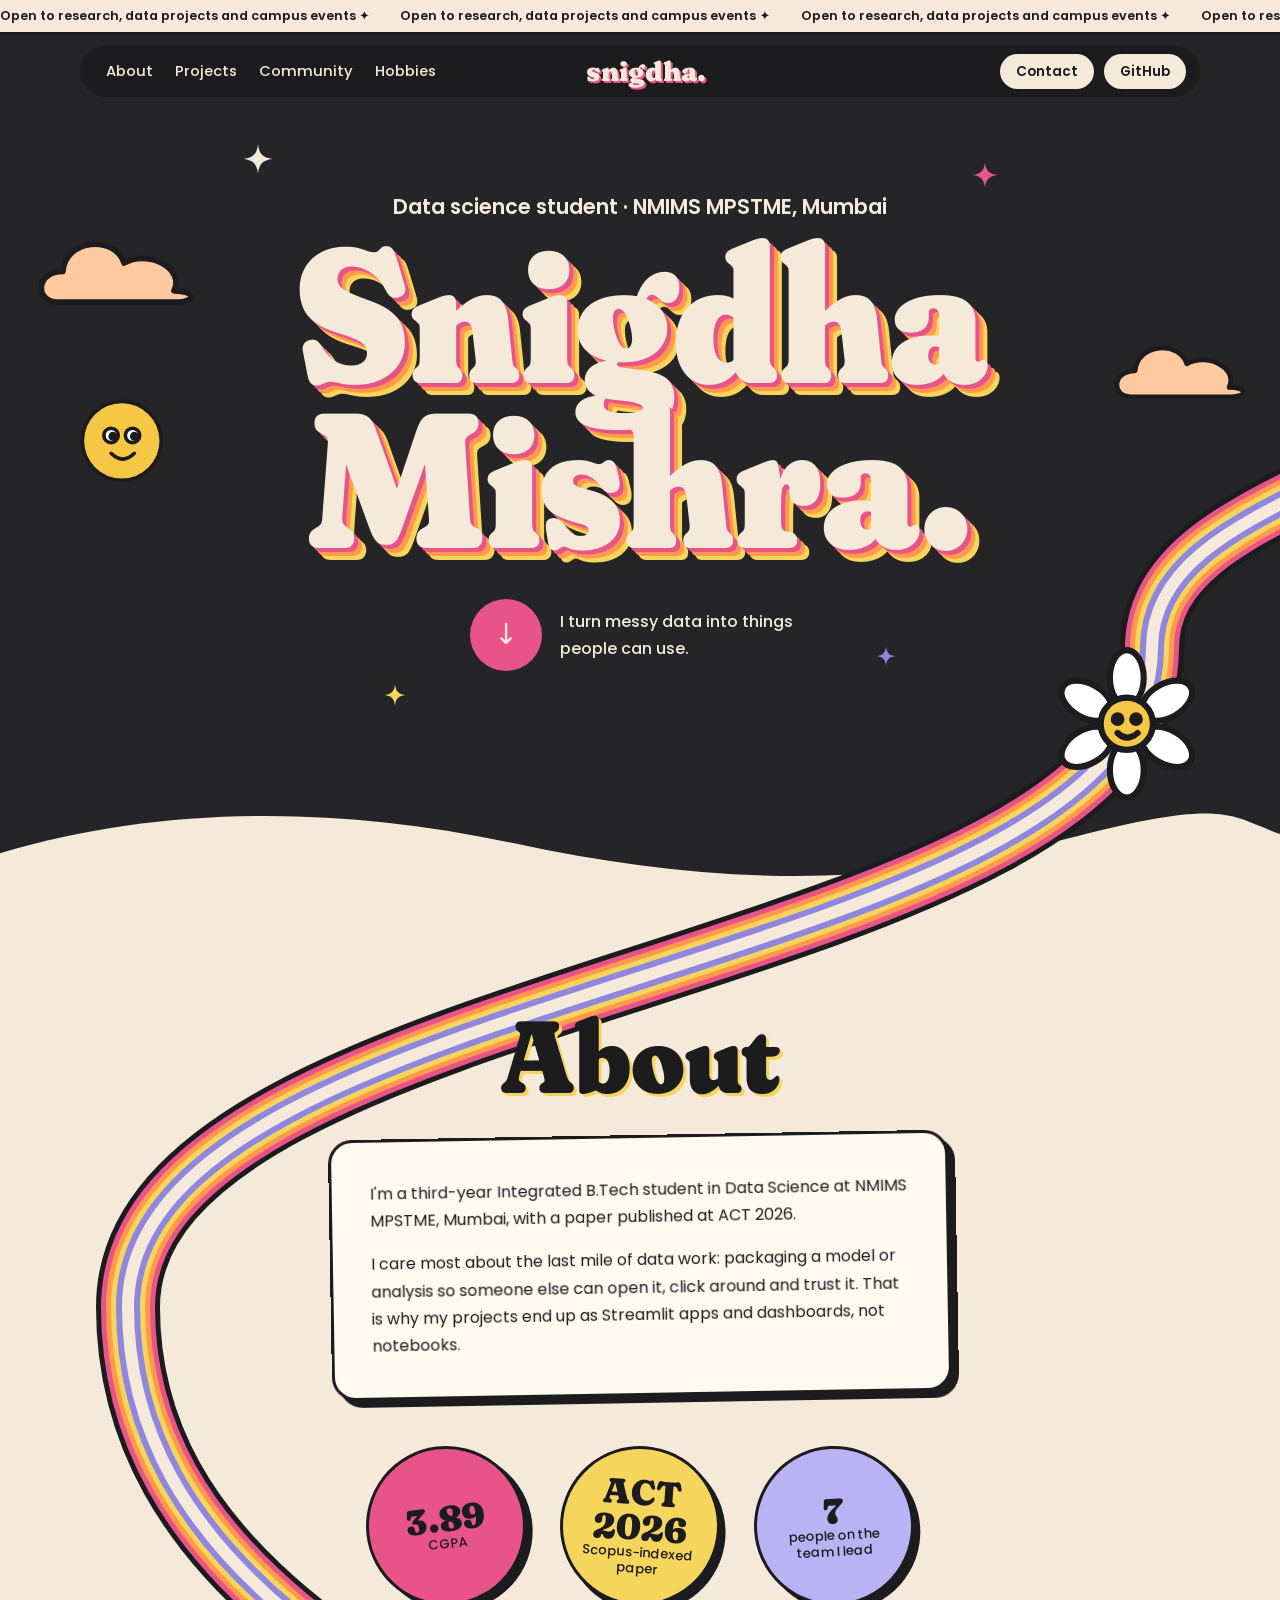
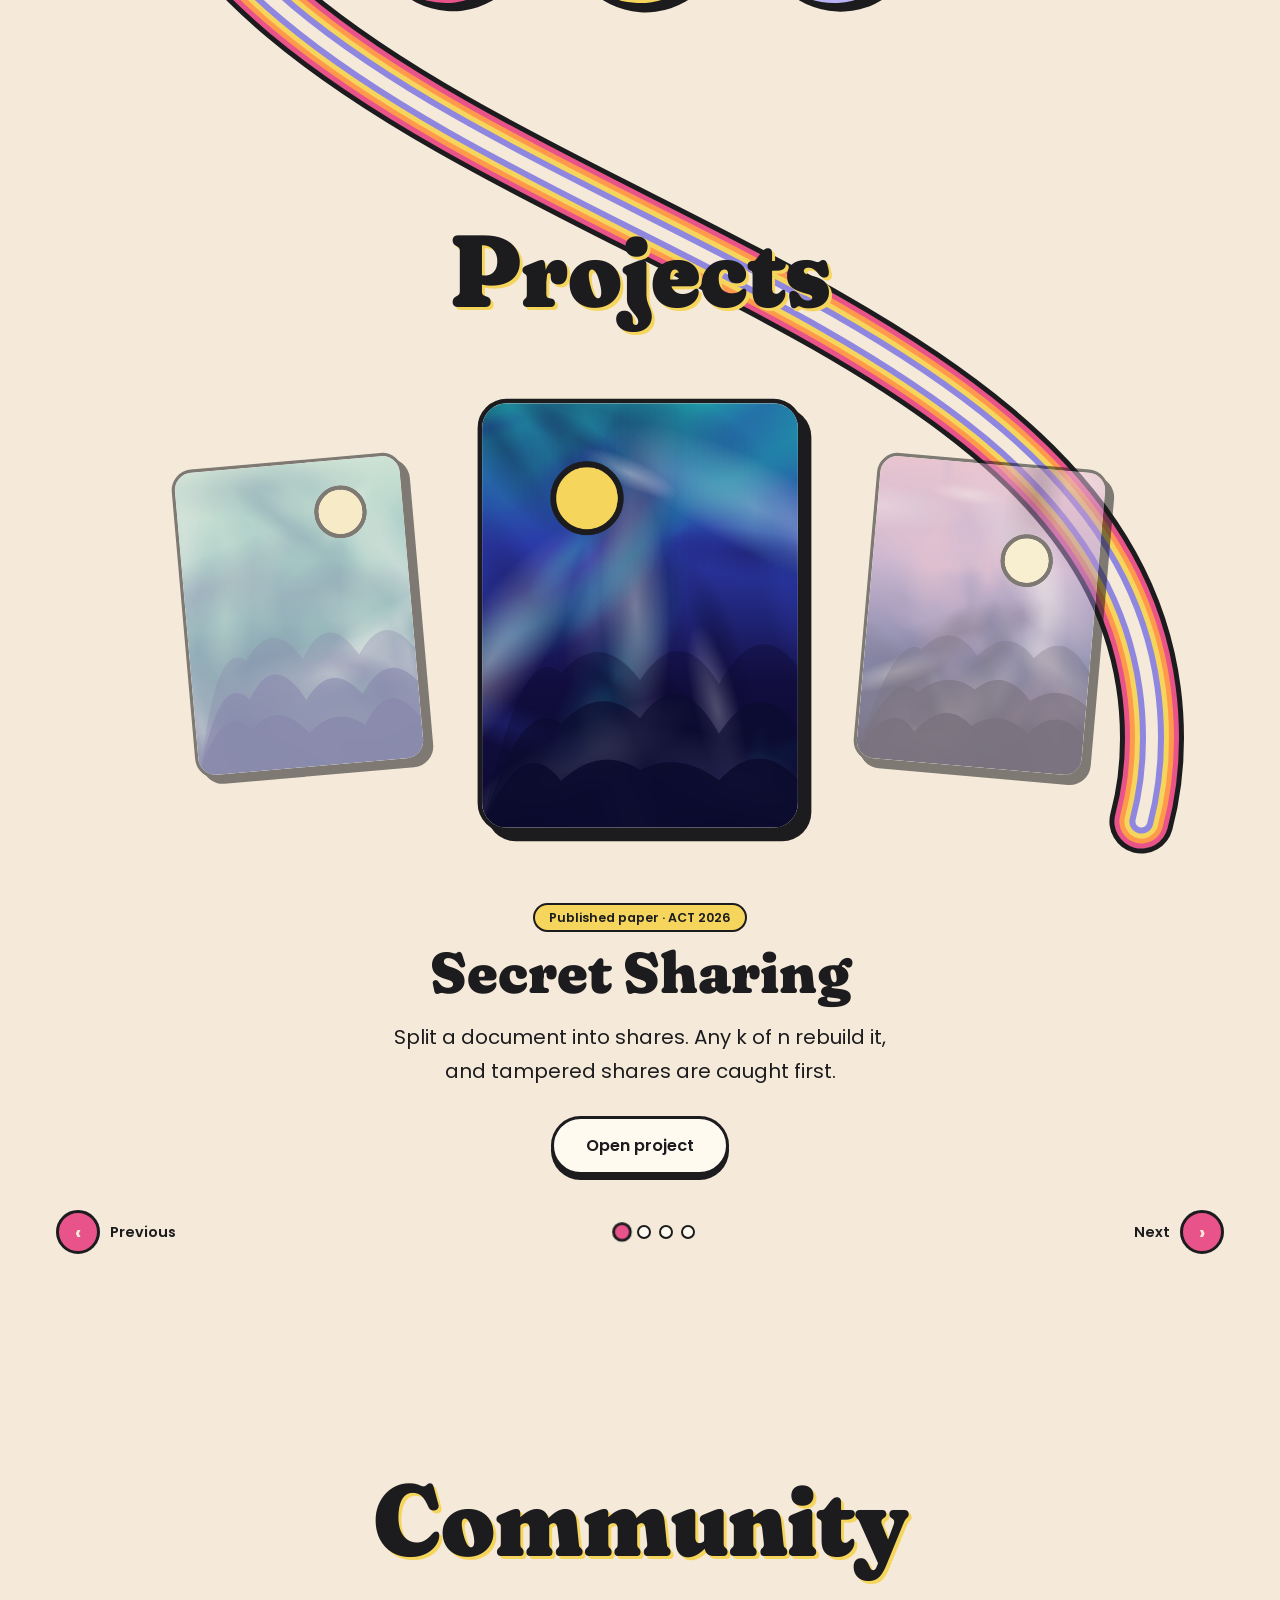
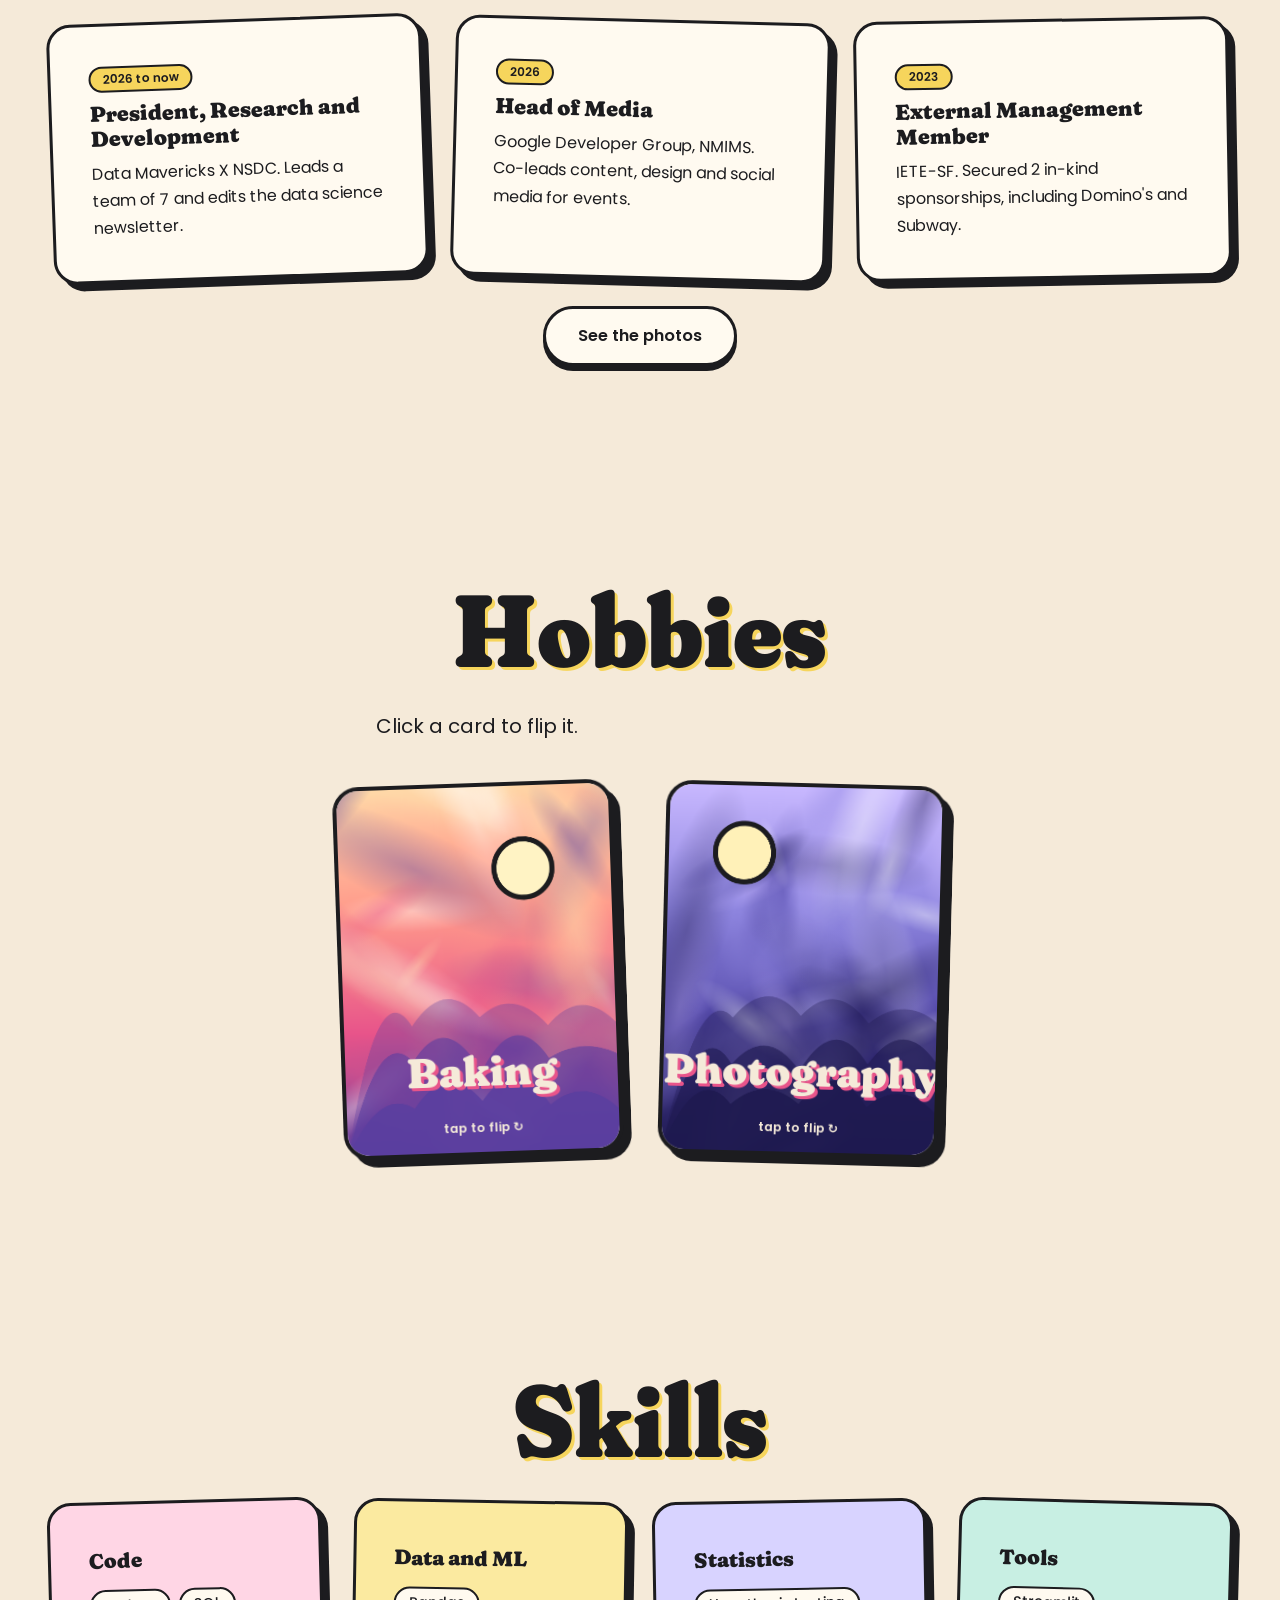
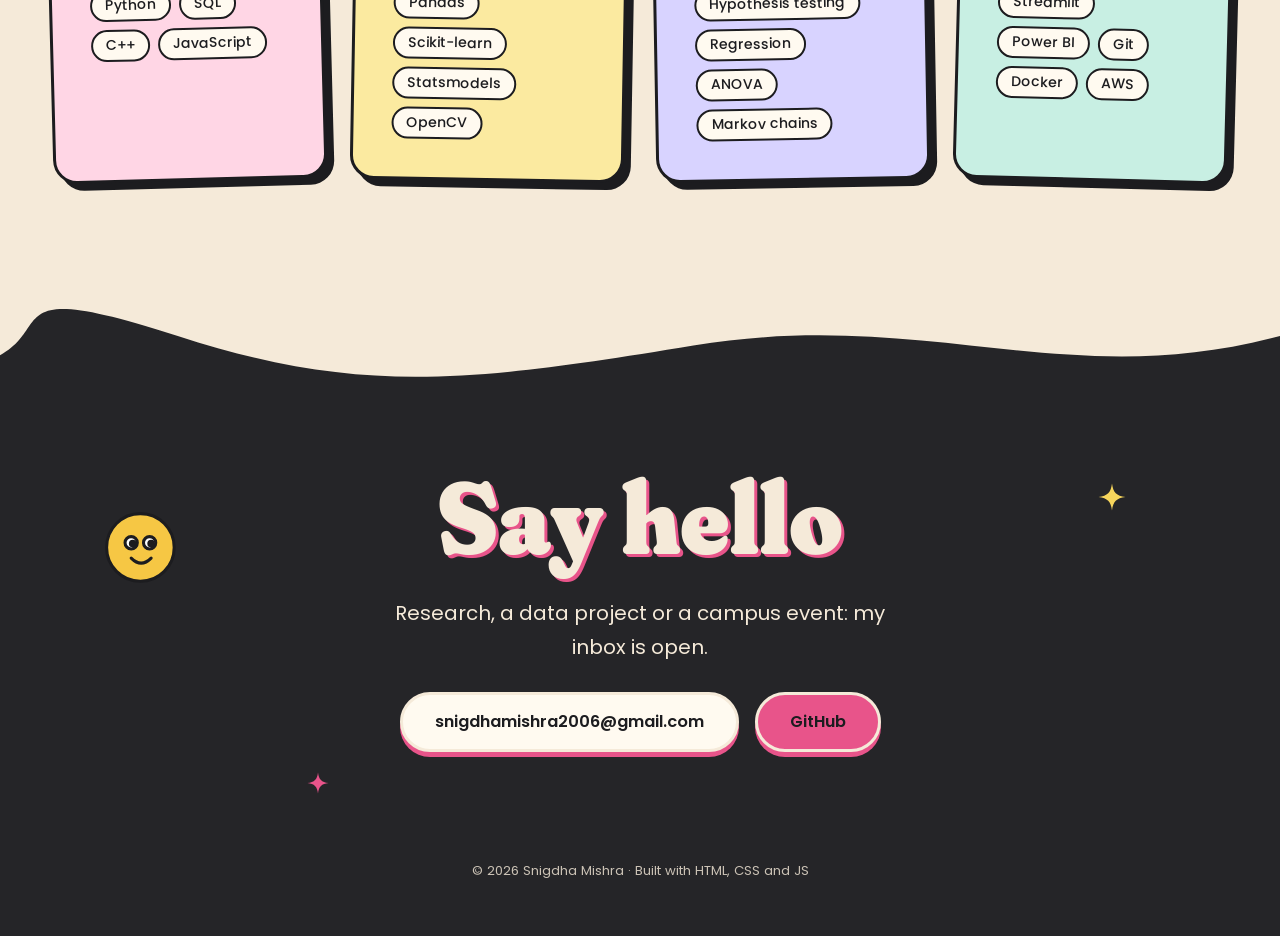
==== index.html @ 456c620d "Added all the files" ====
<!doctype html>
<html lang="en"><head><meta charset="utf-8"><meta name="viewport" content="width=device-width,initial-scale=1">
<title>Snigdha Mishra | Data Science Student</title>
<meta name="description" content="Portfolio of Snigdha Mishra: data science undergraduate at NMIMS MPSTME, researcher and student leader.">
<link rel="preconnect" href="https://fonts.googleapis.com"><link rel="preconnect" href="https://fonts.gstatic.com" crossorigin>
<link href="https://fonts.googleapis.com/css2?family=Fraunces:opsz,wght,SOFT,WONK@144,900,100,1&family=Poppins:wght@400;500;600&display=swap" rel="stylesheet">
<link rel="stylesheet" href="style.css"><link rel="icon" href="data:image/svg+xml,%3Csvg xmlns=%22http://www.w3.org/2000/svg%22 viewBox=%220 0 100 100%22%3E%3Ctext y=%22.9em%22 font-size=%2290%22%3E%E2%9C%A6%3C/text%3E%3C/svg%3E"></head>
<body>
<main>
<section class="sec hero" id="top">
<span class="p moon" data-s=".15" style="width:clamp(54px,7vw,92px)"><svg class="stk fl"><use href="#moon"/></svg></span>
<span class="p" data-s=".25" style="left:3%;top:24%;width:clamp(90px,13vw,190px);aspect-ratio:12/7"><svg class="stk dr"><use href="#cloud"/></svg></span>
<span class="p" data-s=".2" style="right:2%;top:36%;width:clamp(80px,11vw,160px);aspect-ratio:12/7"><svg class="stk dr" style="animation-direction:alternate-reverse"><use href="#cloud"/></svg></span>
<span class="p" data-s=".1" style="right:6%;bottom:11%;width:clamp(80px,12vw,170px)"><svg class="stk fl" style="animation-delay:-2s"><use href="#flower"/></svg></span>
<span class="p" data-s=".3" style="left:19%;top:16%;width:30px"><svg class="stk tw" style="color:var(--cream)"><use href="#star"/></svg></span>
<span class="p" data-s=".2" style="left:30%;top:76%;width:22px"><svg class="stk tw" style="color:var(--sun);--d:-.8s"><use href="#star"/></svg></span>
<span class="p" data-s=".35" style="right:22%;top:18%;width:26px"><svg class="stk tw" style="color:var(--pink);--d:-1.4s"><use href="#star"/></svg></span>
<span class="p" data-s=".1" style="right:30%;bottom:26%;width:20px"><svg class="stk tw" style="color:var(--lilac);--d:-2s"><use href="#star"/></svg></span>
<p class="when">Data science student · NMIMS MPSTME, Mumbai</p>
<h1 class="big" data-sp>Snigdha<br>Mishra.</h1>
<a class="cue" href="#about"><i>↓</i><span>I turn messy data into things people can use.</span></a>
<svg class="wave" viewBox="0 0 1440 120" preserveAspectRatio="none" aria-hidden="true"><path d="M0 120V70C180 20 380 20 580 60S980 110 1180 60 1380 30 1440 50V120Z"/></svg>
</section>

<section class="sec" id="about"><div class="wrap"><h2 class="mid" data-sp>About</h2>
<div class="panel" data-r style="--r:-1deg"><p>I'm a third-year Integrated B.Tech student in Data Science at NMIMS MPSTME, Mumbai, with a paper published at ACT 2026.</p><p>I care most about the last mile of data work: packaging a model or analysis so someone else can open it, click around and trust it. That is why my projects end up as Streamlit apps and dashboards, not notebooks.</p></div>
<div class="stats3"><div class="dial" data-r style="--r:-7deg;background:var(--pink)"><b>3.89</b>CGPA</div><div class="dial" data-r style="--r:4deg;background:var(--sun)"><b>ACT 2026</b>Scopus-indexed paper</div><div class="dial" data-r style="--r:-3deg;background:#b9b2f5"><b>7</b>people on the team I lead</div></div></div></section>

<section class="sec" id="projects"><div class="wrap"><h2 class="mid" data-sp>Projects</h2><div id="posters"></div></div></section>

<section class="sec" id="community"><div class="wrap"><h2 class="mid" data-sp>Community</h2>
<div class="roles">
<div class="panel" data-r style="--r:-2deg"><span class="w">2026 to now</span><h3>President, Research and Development</h3><p>Data Mavericks X NSDC. Leads a team of 7 and edits the data science newsletter.</p></div>
<div class="panel" data-r style="--r:1.5deg"><span class="w">2026</span><h3>Head of Media</h3><p>Google Developer Group, NMIMS. Co-leads content, design and social media for events.</p></div>
<div class="panel" data-r style="--r:-1deg"><span class="w">2023</span><h3>External Management Member</h3><p>IETE-SF. Secured 2 in-kind sponsorships, including Domino's and Subway.</p></div></div>
<div class="row"><a class="btn" href="community.html">See the photos</a></div></div></section>

<section class="sec" id="hobbies"><div class="wrap"><h2 class="mid" data-sp>Hobbies</h2>
<p class="say">Click a card to flip it.</p>
<div class="hobs" id="hobs"></div></div></section>

<section class="sec" id="skills"><div class="wrap"><h2 class="mid" data-sp>Skills</h2>
<div class="skills">
<div class="panel" data-r style="--r:-1.5deg"><h3>Code</h3><ul class="chips"><li>Python</li><li>SQL</li><li>C++</li><li>JavaScript</li></ul></div>
<div class="panel" data-r style="--r:1deg"><h3>Data and ML</h3><ul class="chips"><li>Pandas</li><li>Scikit-learn</li><li>Statsmodels</li><li>OpenCV</li></ul></div>
<div class="panel" data-r style="--r:-1deg"><h3>Statistics</h3><ul class="chips"><li>Hypothesis testing</li><li>Regression</li><li>ANOVA</li><li>Markov chains</li></ul></div>
<div class="panel" data-r style="--r:1.5deg"><h3>Tools</h3><ul class="chips"><li>Streamlit</li><li>Power BI</li><li>Git</li><li>Docker</li><li>AWS</li></ul></div>
</div></div></section>

<section class="sec cta" id="contact">
<svg class="wave top" viewBox="0 0 1440 120" preserveAspectRatio="none" aria-hidden="true"><path d="M0 0H1440V50C1200 110 1040 20 780 60S400 110 200 50 60 40 0 70Z"/></svg>
<span class="p" data-s="-.05" style="left:8%;top:34%;width:clamp(50px,6vw,80px)"><svg class="stk fl"><use href="#moon"/></svg></span>
<span class="p" style="right:12%;top:30%;width:28px"><svg class="stk tw" style="color:var(--sun)"><use href="#star"/></svg></span>
<span class="p" style="left:24%;bottom:22%;width:22px"><svg class="stk tw" style="color:var(--pink);--d:-1s"><use href="#star"/></svg></span>
<div class="wrap"><h2 class="mid" data-sp>Say hello</h2><p class="say">Research, a data project or a campus event: my inbox is open.</p>
<div class="row"><a class="btn" href="mailto:snigdhamishra2006@gmail.com">snigdhamishra2006@gmail.com</a><a class="btn ghost" href="https://github.com/Snigdha4413" target="_blank" rel="noopener">GitHub</a></div>
<p class="foot">© 2026 Snigdha Mishra · Built with HTML, CSS and JS</p></div></section>
</main>
<script src="art.js"></script><script src="projects.js"></script>
<script>
const deck=document.getElementById('posters');
deck.innerHTML=`<div class="deck">${PROJECTS.map(p=>`<div class="card"><canvas data-seed="${p.seed}" data-pal='${JSON.stringify(p.pal)}' role="img" aria-label="Painted art for ${p.title}"></canvas></div>`).join('')}</div><div class="info"><p class="eye" id="pt"></p><h3 id="pn"></h3><p class="say" id="pb"></p><div class="row"><a class="btn" id="po">Open project</a></div></div><div class="ctrl2"><button class="pb" id="pprev"><b>‹</b>Previous</button><span id="pdash" style="display:flex;gap:8px"></span><button class="pb" id="pnext">Next<b>›</b></button></div>`;
Art.posters();
const cards=[...deck.querySelectorAll('.card')],pd=document.getElementById('pdash');let pk=0;
cards.forEach((c,i)=>{c.onclick=()=>pick(i);const b=document.createElement('button');b.className='dot';b.setAttribute('aria-label','Project '+(i+1));b.onclick=()=>pick(i);pd.appendChild(b)});
function pick(i){const n=cards.length;pk=(i+n)%n;
 cards.forEach((c,j)=>{const d=(j-pk+n)%n;c.className='card '+(d===0?'cur flip':d===1?'nx':d===n-1?'pv':'off')});
 [...pd.children].forEach((d,j)=>d.classList.toggle('on',j===pk));const p=PROJECTS[pk];
 pt.textContent=p.tag;pn.textContent=p.title;pb.textContent=p.blurb;po.href='project.html?p='+p.id}
pprev.onclick=()=>pick(pk-1);pnext.onclick=()=>pick(pk+1);pick(0);
/* Hobby flip cards. Photos live in photos/ ; a painted placeholder shows until a file exists. */
const HOBBIES=[
 {name:'Baking',pal:'a',photos:[
  {src:'photos/baking-1.jpg',note:'Whipped cream, one unbroken zigzag of strawberry compote and a piped border. The swirl is a single continuous line.'},
  {src:'photos/baking-2.jpg',note:'A jack-o\u2019-lantern cake: the eyes and nose are cut-out black triangles, and the stem is a piped green flower.'}]},
 /* Add back when you have photos + a real note (put photos/crochet-1.jpg, photos/books-1.jpg):
 {name:'Crochet',pal:'b',photos:[
  {src:'photos/crochet-1.jpg',note:'Add a crochet photo here, plus how long it took or who it was made for.'}]},
 {name:'Books',pal:'c',photos:[
  {src:'photos/books-1.jpg',note:'Add a favourite read here and why it stuck with you.'}]},
 */
 {name:'Photography',pal:'d',photos:[
  {src:'photos/photo-1.jpg',note:'Low tide, a sinking sun and a few strangers wading through the shallows. The silhouettes tell the story.'},
  {src:'photos/photo-2.jpg',note:'Pangong Lake, Ladakh. The water is so clear you can count the pebbles on the lakebed.'}]}
];
const hobs=document.getElementById('hobs');
hobs.innerHTML=HOBBIES.map((h,i)=>`<div class="hob" data-r style="--r:${[-2,1.5,-1,2][i%4]}deg" tabindex="0" role="button" aria-label="Flip the ${h.name} card"><div class="hin">
<div class="hf front"><canvas></canvas><h3>${h.name}</h3><span class="hint">tap to flip \u21bb</span></div>
<div class="hf back"><div class="ph"></div><p class="note"></p><div class="hnav"><button class="hp" aria-label="Previous photo">\u2039</button><span class="hc"></span><button class="hn" aria-label="Next photo">\u203a</button></div></div></div></div>`).join('');
[...hobs.children].forEach((el,i)=>{
 const h=HOBBIES[i],pal=Art.P[h.pal],ph=el.querySelector('.ph'),note=el.querySelector('.note'),hc=el.querySelector('.hc');
 Art.render(el.querySelector('.front canvas'),pal,i+70,540,720);
 const imgs=h.photos.map((p,k)=>{
  const w=document.createElement('div');w.className='hs';
  const c=document.createElement('canvas');Art.render(c,pal,i*9+k+5,540,500);w.appendChild(c);
  const im=new Image();im.alt=h.name+': '+p.note;im.src=p.src;im.onerror=()=>im.remove();w.appendChild(im);
  ph.appendChild(w);return w});
 let k=0;
 const showPhoto=n=>{k=(n+imgs.length)%imgs.length;imgs.forEach((w,j)=>w.style.display=j===k?'block':'none');
  note.textContent=h.photos[k].note;hc.textContent=(k+1)+' / '+imgs.length};
 showPhoto(0);
 if(imgs.length<2)el.querySelector('.hnav').style.visibility='hidden';
 el.querySelector('.hp').onclick=e=>{e.stopPropagation();showPhoto(k-1)};
 el.querySelector('.hn').onclick=e=>{e.stopPropagation();showPhoto(k+1)};
 const flip=()=>el.classList.toggle('flipped');
 el.onclick=flip;el.onkeydown=e=>{if(e.target===el&&(e.key==='Enter'||e.key===' ')){e.preventDefault();flip()}};
});
Art.page();
</script></body></html>
---- style.css ----
:root{--ink:#1c1c1f;--dark:#252528;--cream:#f5ead9;--paper:#fffaf0;--pink:#e8548a;--orange:#ff9a4d;--sun:#f6d55c;--lilac:#8f86e0;--display:"Fraunces",Georgia,serif;--sans:"Poppins",system-ui,sans-serif}
*{box-sizing:border-box}html{scroll-behavior:smooth;overflow-x:clip}
body{margin:0;font:400 1rem/1.7 var(--sans);color:var(--ink);background:var(--cream);overflow-x:hidden}
h1,h2,h3,p,ul{margin:0}a{color:inherit}:focus-visible{outline:3px solid var(--pink);outline-offset:3px}
h1,h2,h3,.brand,.dial b{font-family:var(--display);font-weight:900;font-variation-settings:"SOFT" 100,"WONK" 1}
main{position:relative;overflow-x:clip}#rb{position:absolute;top:0;left:50%;transform:translateX(-50%);z-index:1;pointer-events:none;overflow:visible}
.wrap{width:min(1180px,100% - 40px);margin-inline:auto;position:relative;z-index:2}
.sec{position:relative;padding:12vh 0}.chap{position:relative;z-index:2;padding:20vh 0 10vh}
/* top ticker + nav */
.tick{position:fixed;inset:0 0 auto;height:34px;z-index:30;background:var(--cream);border-bottom:2px solid var(--ink);overflow:hidden;font-size:.8rem;font-weight:600;line-height:32px;white-space:nowrap}
.tick div{display:inline-block;animation:mq 45s linear infinite}.tick span{padding-right:2.4em}
@keyframes mq{to{transform:translateX(-50%)}}
.nav{position:fixed;top:46px;left:0;right:0;width:min(1120px,100% - 32px);margin:auto;z-index:29;display:grid;grid-template-columns:1fr auto 1fr;align-items:center;padding:8px 14px 8px 26px;background:var(--ink);color:var(--cream);border-radius:99px}
.nav nav{display:flex;gap:22px;align-items:center}.nav .nr{justify-content:flex-end;gap:10px}
.nav nav a:not(.pill){text-decoration:none;font-weight:500;font-size:.92rem}.nav nav a:not(.pill):hover{color:var(--sun)}
.brand{text-decoration:none;font-size:1.7rem;line-height:1;text-shadow:2px 2px 0 var(--pink)}
.pill{background:var(--cream);color:var(--ink);padding:6px 16px;border-radius:99px;font-weight:600;font-size:.85rem;text-decoration:none;transition:background .2s,transform .2s}.pill:hover{background:var(--sun);transform:rotate(-3deg) scale(1.06)}
/* type */
.when{font-weight:600;font-size:clamp(1rem,2vw,1.3rem);margin-bottom:6px}
.big{font-size:clamp(4rem,15vw,12.5rem);line-height:.86;color:var(--cream);text-shadow:4px 4px 0 var(--pink),8px 8px 0 var(--orange),12px 12px 0 var(--sun)}
.mid{font-size:clamp(2.8rem,8vw,6.5rem);line-height:.95;text-align:center;margin-bottom:30px;text-shadow:3px 3px 0 var(--sun)}
.cta .mid{color:var(--cream);text-shadow:3px 3px 0 var(--pink)}
.say{font-size:clamp(1rem,1.7vw,1.25rem);max-width:44ch;margin:18px auto 0}
.sp .w{display:inline-block}.sp .w span{display:inline-block;opacity:0}
.sp.in .w span{animation:pop .9s cubic-bezier(.3,1.4,.5,1) both;animation-delay:calc(var(--i)*55ms)}
@keyframes pop{0%{opacity:0;transform:translateY(70%) scale(.4) rotate(-14deg)}70%{opacity:1;transform:translateY(-6%) scale(1.08) rotate(3deg)}100%{opacity:1;transform:none}}
[data-r]{opacity:0;transform:translateY(50px) rotate(calc(var(--r,0deg) + 5deg)) scale(.9);transition:opacity .6s,transform .9s cubic-bezier(.34,1.56,.64,1)}
[data-r].in{opacity:1;transform:rotate(var(--r,0deg))}
.eye{display:inline-block;background:var(--sun);border:2px solid var(--ink);border-radius:99px;padding:2px 14px;font-size:.78rem;font-weight:600;margin-bottom:12px}
/* hero + sections */
.hero{min-height:100vh;display:flex;flex-direction:column;align-items:center;justify-content:center;text-align:center;padding:150px 0 190px;color:var(--cream)}
.hero::before,.cta::before{content:"";position:absolute;inset:0;background:var(--dark);z-index:-1}
.hero>*:not(.p):not(.wave){position:relative;z-index:2}.hero .btn{margin-top:34px}
.wave{position:absolute;left:0;width:100%;height:clamp(60px,9vw,130px);fill:var(--cream);bottom:-1px;z-index:0;pointer-events:none}.wave.top{top:-1px;bottom:auto}
.cta{padding:20vh 0 6vh;text-align:center;color:var(--cream)}.cta .row{justify-content:center}
.moon{left:6%;top:44%}.p{position:absolute;z-index:2;aspect-ratio:1;pointer-events:none}.stk{display:block;width:100%;height:100%;overflow:visible}
.fl{animation:flt 5s ease-in-out infinite}.tw{animation:tw 2.6s ease-in-out infinite;animation-delay:var(--d,0s)}.dr{animation:dr 14s ease-in-out infinite alternate}
@keyframes flt{50%{transform:translateY(-16px) rotate(5deg)}}@keyframes tw{50%{transform:scale(.45) rotate(45deg);opacity:.5}}@keyframes dr{to{transform:translateX(50px)}}
.cue{z-index:2;display:flex;gap:18px;align-items:center;text-align:left;max-width:340px;margin-top:38px;text-decoration:none;font-weight:500}
.cue i{flex:none;width:72px;height:72px;border-radius:50%;background:var(--pink);display:grid;place-items:center;font-size:1.8rem;font-style:normal;color:var(--cream);transition:transform .3s;animation:flt 2.4s ease-in-out infinite}.cue:hover i{transform:scale(1.15) rotate(-10deg)}
.panel{background:var(--paper);border:3px solid var(--ink);border-radius:24px;box-shadow:7px 7px 0 var(--ink);padding:clamp(22px,4vw,38px);max-width:62ch;margin-inline:auto}
.panel p+p{margin-top:1em}
.btn{display:inline-block;padding:13px 32px;border-radius:99px;background:var(--paper);color:var(--ink);border:3px solid var(--ink);font-weight:600;font-size:1.02rem;text-decoration:none;box-shadow:0 5px 0 var(--ink);cursor:pointer;transition:transform .2s,box-shadow .2s,background .2s}
.btn:hover{transform:translateY(-4px) rotate(-1.5deg);box-shadow:0 9px 0 var(--ink);background:var(--sun)}.btn:active{transform:translateY(3px);box-shadow:0 2px 0 var(--ink)}
.btn.ghost{background:var(--pink)}.btn.ghost:hover{background:var(--orange)}
.cta .btn,.hero .btn{border-color:var(--cream);box-shadow:0 5px 0 var(--pink)}.cta .btn:hover,.hero .btn:hover{box-shadow:0 9px 0 var(--pink)}
.row{display:flex;gap:16px;flex-wrap:wrap;margin-top:28px}.sec .row{justify-content:center}
.stats3{display:flex;justify-content:center;gap:clamp(16px,3vw,34px);flex-wrap:wrap;margin-top:50px}
.dial{width:160px;aspect-ratio:1;border-radius:50%;border:3px solid var(--ink);box-shadow:6px 6px 0 var(--ink);display:flex;flex-direction:column;align-items:center;justify-content:center;text-align:center;line-height:1.2;padding:12px;font-size:.82rem;font-weight:500}.dial b{font-size:2.2rem;line-height:1}
.dial:hover{transform:rotate(0) scale(1.1)}
.roles,.skills{display:grid;grid-template-columns:repeat(auto-fit,minmax(250px,1fr));gap:28px;margin-top:20px}
.roles .panel,.skills .panel{max-width:none}.roles h3{font-size:1.35rem;line-height:1.15;margin-bottom:8px}
.roles .w{display:inline-block;background:var(--sun);border:2px solid var(--ink);border-radius:99px;padding:1px 12px;font-size:.75rem;font-weight:600;margin-bottom:10px}
.skills h3{font-size:1.3rem;margin-bottom:4px}.skills .panel:nth-child(1){background:#ffd6e5}.skills .panel:nth-child(2){background:#fbeaa0}.skills .panel:nth-child(3){background:#d8d3ff}.skills .panel:nth-child(4){background:#c8efe3}
.chips{list-style:none;padding:0;display:flex;flex-wrap:wrap;gap:8px;margin-top:12px}.chips li{padding:2px 13px;border-radius:99px;border:2px solid var(--ink);background:var(--paper);font-size:.88rem;font-weight:500;transition:transform .2s}.chips li:hover{transform:rotate(-4deg) scale(1.08)}
.stats{list-style:none;padding:0;margin-top:14px}.stats li{font:900 1.2rem/1.3 var(--display);margin-top:10px}
.foot{margin-top:12vh;font-size:.82rem;opacity:.8}
/* project cards */
.deck{display:flex;justify-content:center;align-items:center;gap:clamp(10px,4vw,60px);height:min(62vh,520px);margin:4vh 0 3vh;perspective:1200px}
.card{flex:none;width:min(290px,27vw);aspect-ratio:3/4;border:4px solid var(--ink);border-radius:26px;overflow:hidden;box-shadow:8px 8px 0 var(--ink);background:var(--paper);cursor:pointer;transition:transform .7s cubic-bezier(.34,1.4,.5,1),opacity .7s,filter .7s}
.card canvas{display:block;width:100%;height:100%}
.card.pv,.card.nx{opacity:.55;filter:saturate(.7);transform:scale(.8) rotate(var(--t,-5deg))}.card.nx{--t:5deg;order:2}.card.pv{order:0}.card.cur{order:1;transform:scale(1.12);z-index:2}.card.off{display:none}
.card.flip{animation:flip .9s cubic-bezier(.3,1.3,.5,1)}@keyframes flip{from{transform:scale(1.12) rotateY(100deg)}to{transform:scale(1.12) rotateY(0)}}
.info{display:flex;flex-direction:column;align-items:center;text-align:center}.info h3{font-size:clamp(2rem,5vw,3.6rem);line-height:1}
.ctrl2{display:flex;justify-content:space-between;align-items:center;margin-top:34px}
.pb{background:none;border:0;font:600 .9rem var(--sans);cursor:pointer;display:flex;gap:10px;align-items:center;color:var(--ink)}
.pb b{width:44px;height:44px;background:var(--pink);color:var(--cream);border:3px solid var(--ink);border-radius:50%;display:grid;place-items:center;font-size:1.2rem;transition:transform .2s}.pb:hover b{transform:scale(1.15) rotate(-8deg)}
.dot{width:14px;height:14px;border-radius:50%;background:var(--paper);border:2px solid var(--ink);padding:0;cursor:pointer;transition:transform .2s}.dot.on{background:var(--pink);transform:scale(1.4)}
.pgrid{display:grid;grid-template-columns:1fr minmax(220px,320px);gap:clamp(30px,6vw,80px);align-items:center}.pgrid .mid{text-align:left}.pgrid .card{width:100%;cursor:default;--r:3deg;transform:rotate(3deg)}.pgrid .panel{margin:0}
/* community slideshow */
.show{position:relative;border:4px solid var(--ink);border-radius:26px;overflow:hidden;aspect-ratio:16/10;box-shadow:9px 9px 0 var(--ink);background:var(--paper)}
.track{display:flex;height:100%;transition:transform .9s cubic-bezier(.6,0,.2,1)}
.slide{position:relative;flex:0 0 100%}.slide canvas,.slide img{position:absolute;inset:0;width:100%;height:100%;object-fit:cover}
.cap{position:absolute;left:0;right:0;bottom:0;z-index:2;padding:60px 28px 20px;color:var(--cream);background:linear-gradient(transparent,rgba(28,28,31,.85))}.cap h3{font-size:clamp(1.5rem,3.6vw,2.4rem)}
.ctrl{display:flex;align-items:center;justify-content:center;gap:14px;margin:26px 0 10px}
.ctrl button:not(.dot){width:48px;height:48px;border-radius:50%;border:3px solid var(--ink);background:var(--paper);font-size:1.3rem;cursor:pointer;box-shadow:0 4px 0 var(--ink);transition:transform .2s,background .2s}.ctrl button:not(.dot):hover{background:var(--sun);transform:translateY(-3px)}#pp{font-size:.9rem!important}#dots{display:flex;gap:8px;align-items:center}
.roles{margin-top:50px}
/* hobby flip cards */
.hobs{display:grid;grid-template-columns:repeat(auto-fit,minmax(230px,280px));justify-content:center;gap:clamp(24px,4vw,44px);margin-top:40px}
.hob{perspective:1100px;aspect-ratio:3/4;cursor:pointer}
.hin{position:relative;width:100%;height:100%;transform-style:preserve-3d;transition:transform .8s cubic-bezier(.34,1.3,.5,1)}
.hob.flipped .hin{transform:rotateY(180deg)}
.hf{position:absolute;inset:0;backface-visibility:hidden;-webkit-backface-visibility:hidden;border:4px solid var(--ink);border-radius:26px;overflow:hidden;box-shadow:8px 8px 0 var(--ink);background:var(--paper)}
.front canvas{display:block;width:100%;height:100%}
.front h3{position:absolute;left:0;right:0;bottom:46px;text-align:center;font-size:clamp(1.8rem,4vw,2.6rem);color:var(--cream);text-shadow:3px 3px 0 var(--pink)}
.hint{position:absolute;left:0;right:0;bottom:14px;text-align:center;font-size:.78rem;font-weight:600;color:var(--cream)}
.back{transform:rotateY(180deg);display:flex;flex-direction:column}
.ph{position:relative;flex:1;border-bottom:3px solid var(--ink);min-height:0}
.hs{position:absolute;inset:0}.hs canvas,.hs img{position:absolute;inset:0;width:100%;height:100%;object-fit:cover}
.note{padding:12px 16px 4px;font-size:.88rem;line-height:1.5}
.hnav{display:flex;align-items:center;justify-content:center;gap:12px;padding:6px 0 12px;font-size:.8rem;font-weight:600}
.hnav button{width:34px;height:34px;border-radius:50%;border:2px solid var(--ink);background:var(--sun);cursor:pointer;font-size:1rem}
.hob:focus-visible{outline-offset:6px}
@media(max-width:760px){.moon{left:4%;top:14%}.when{padding:0 22px;font-size:.95rem}.nav .nl{display:none}.nav{grid-template-columns:1fr auto;padding-left:20px}.cue{max-width:300px;gap:14px}.cue i{width:58px;height:58px}.hero{padding-bottom:150px}.card{width:42vw}.card.pv,.card.nx{transform:scale(.7)}.deck{gap:0}.pgrid{grid-template-columns:1fr}.pgrid .card{width:60%;justify-self:center}.big{text-shadow:3px 3px 0 var(--pink),6px 6px 0 var(--orange)}}
@media(prefers-reduced-motion:reduce){*{animation:none!important;transition:none!important;scroll-behavior:auto!important}.sp .w span{opacity:1!important}[data-r]{opacity:1;transform:rotate(var(--r,0deg))}}
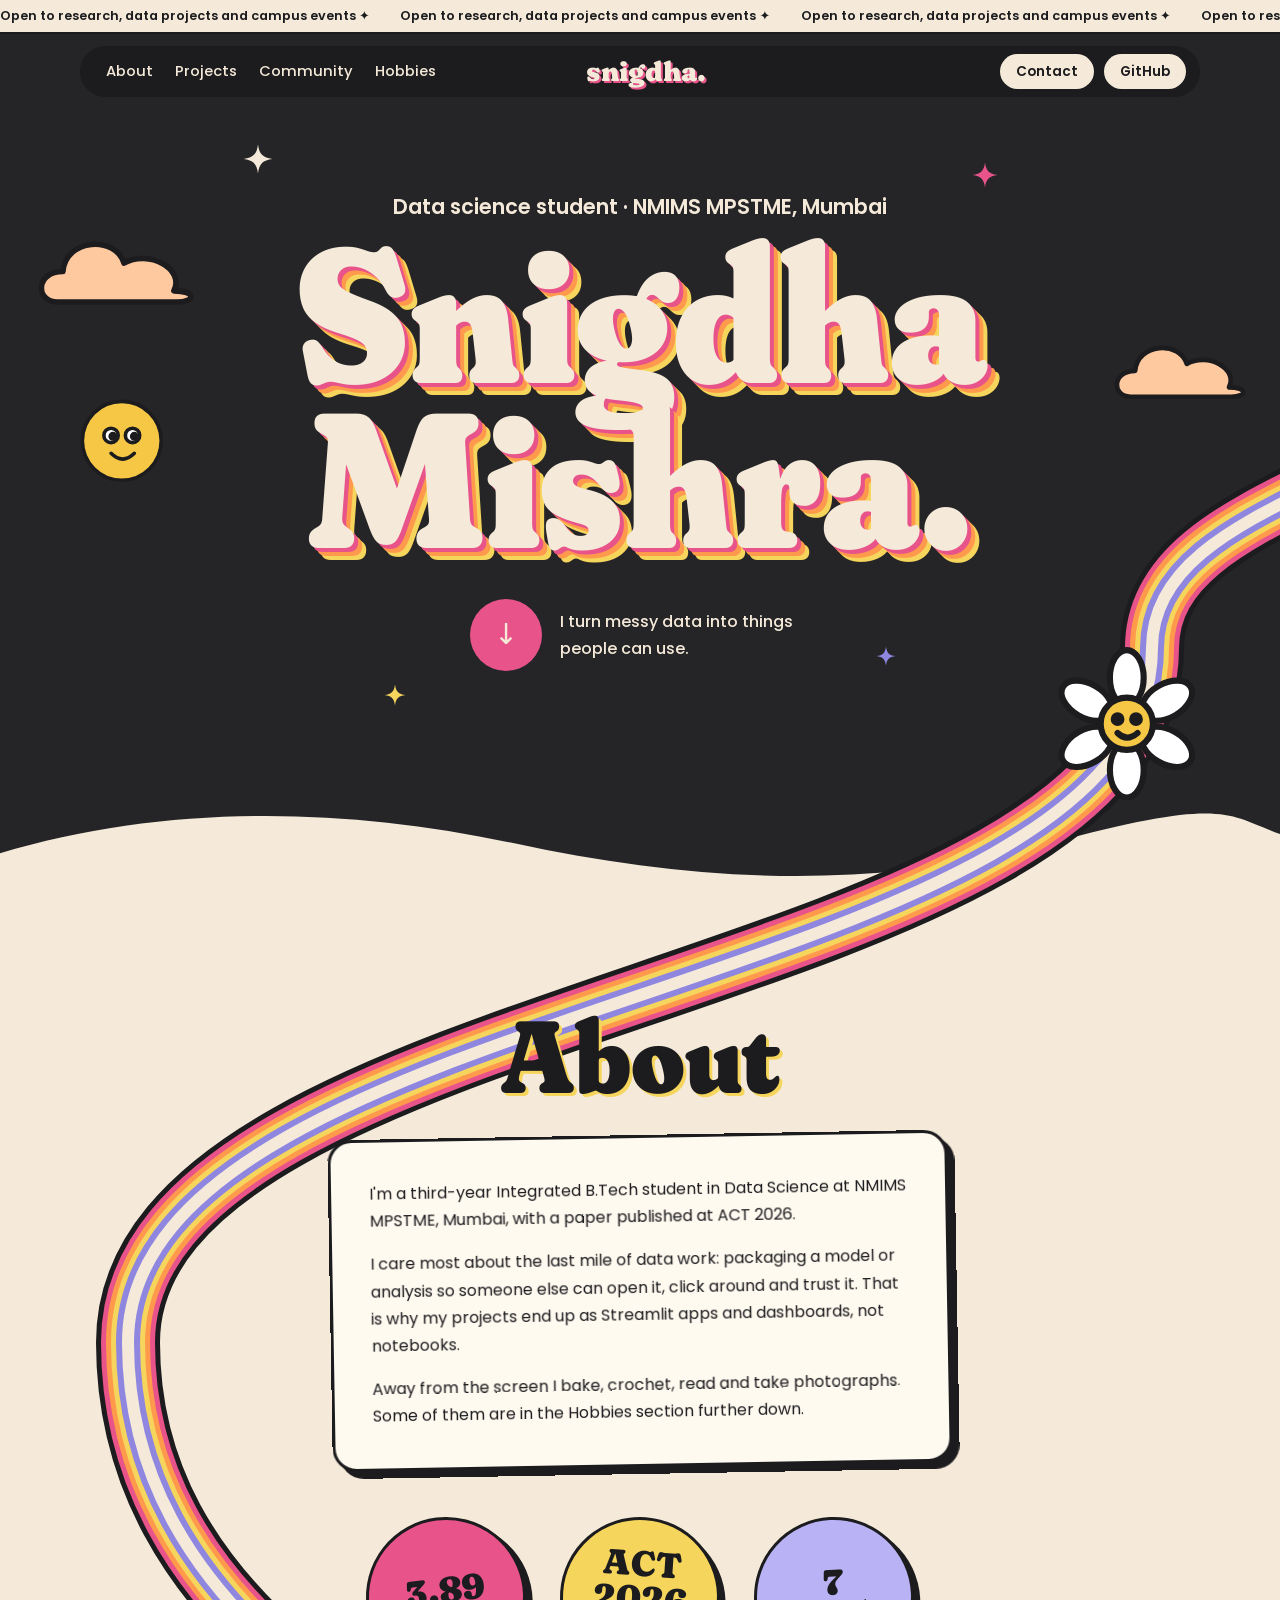
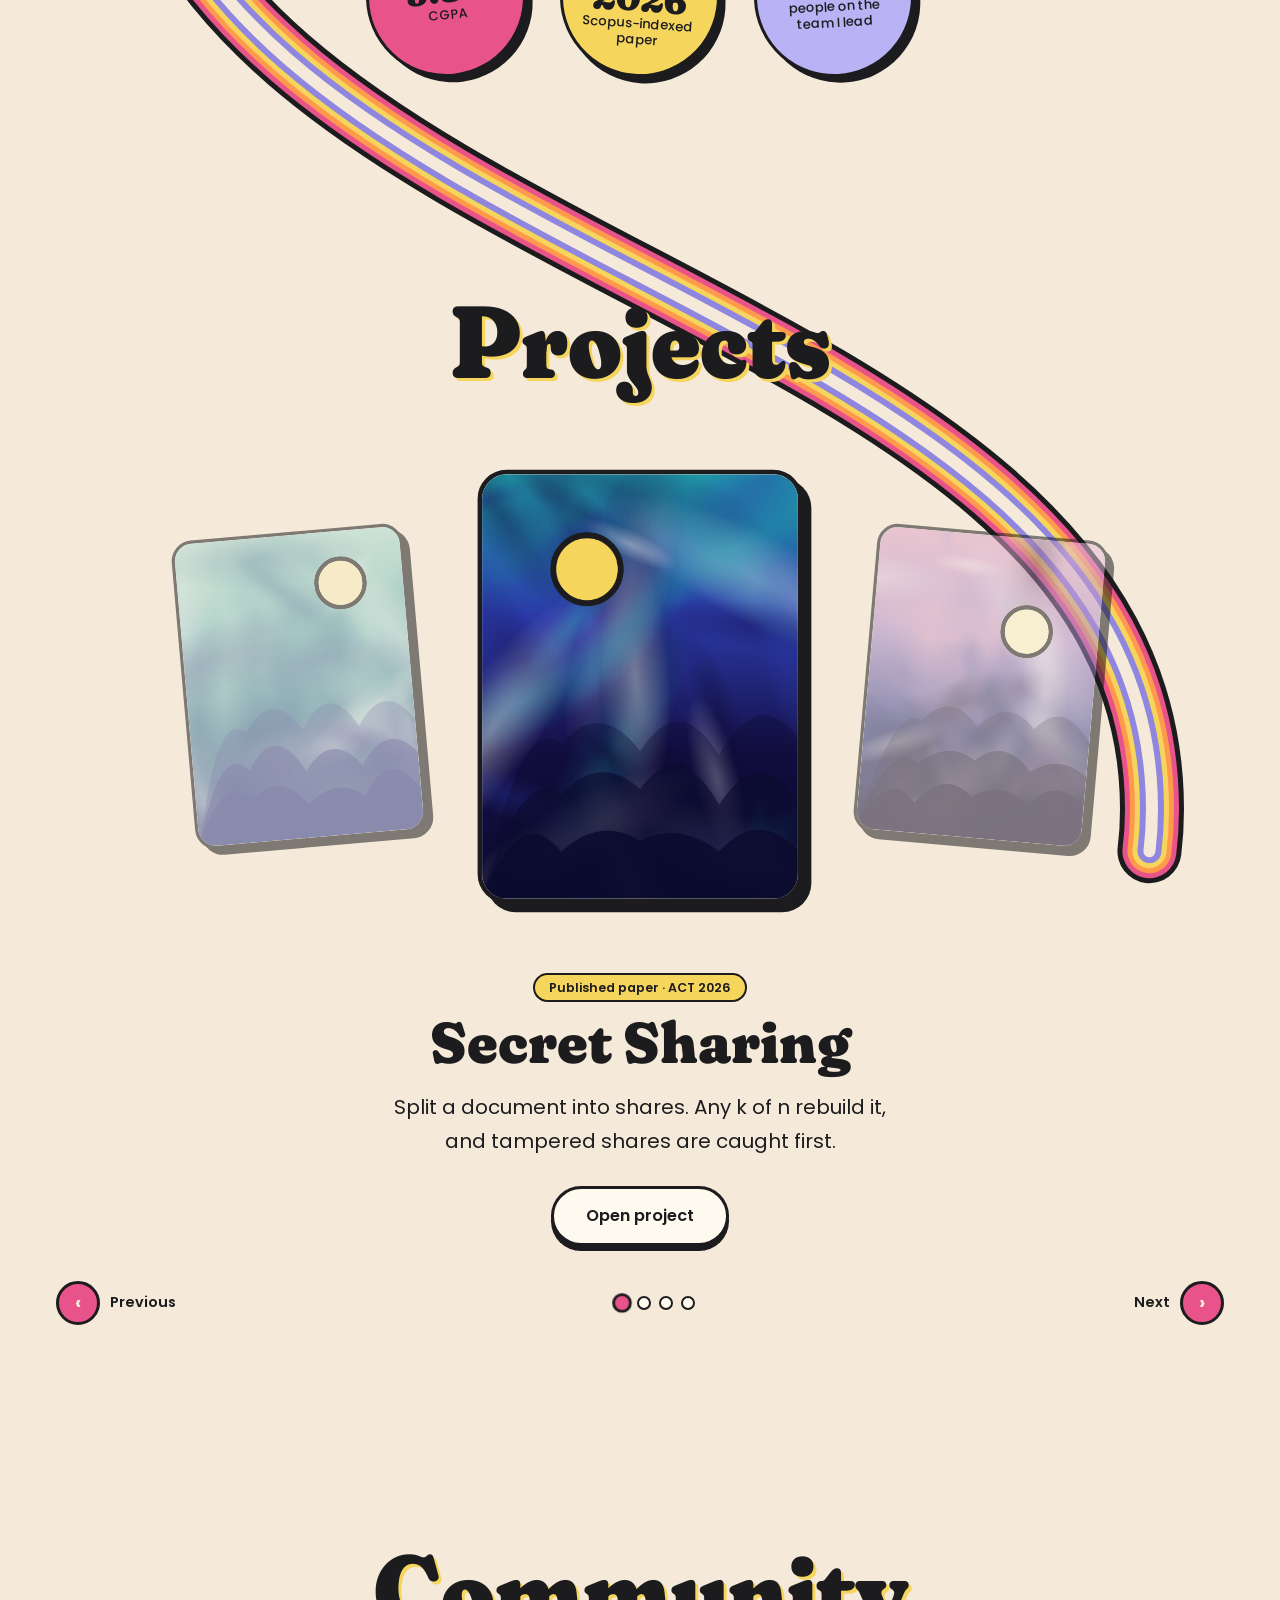
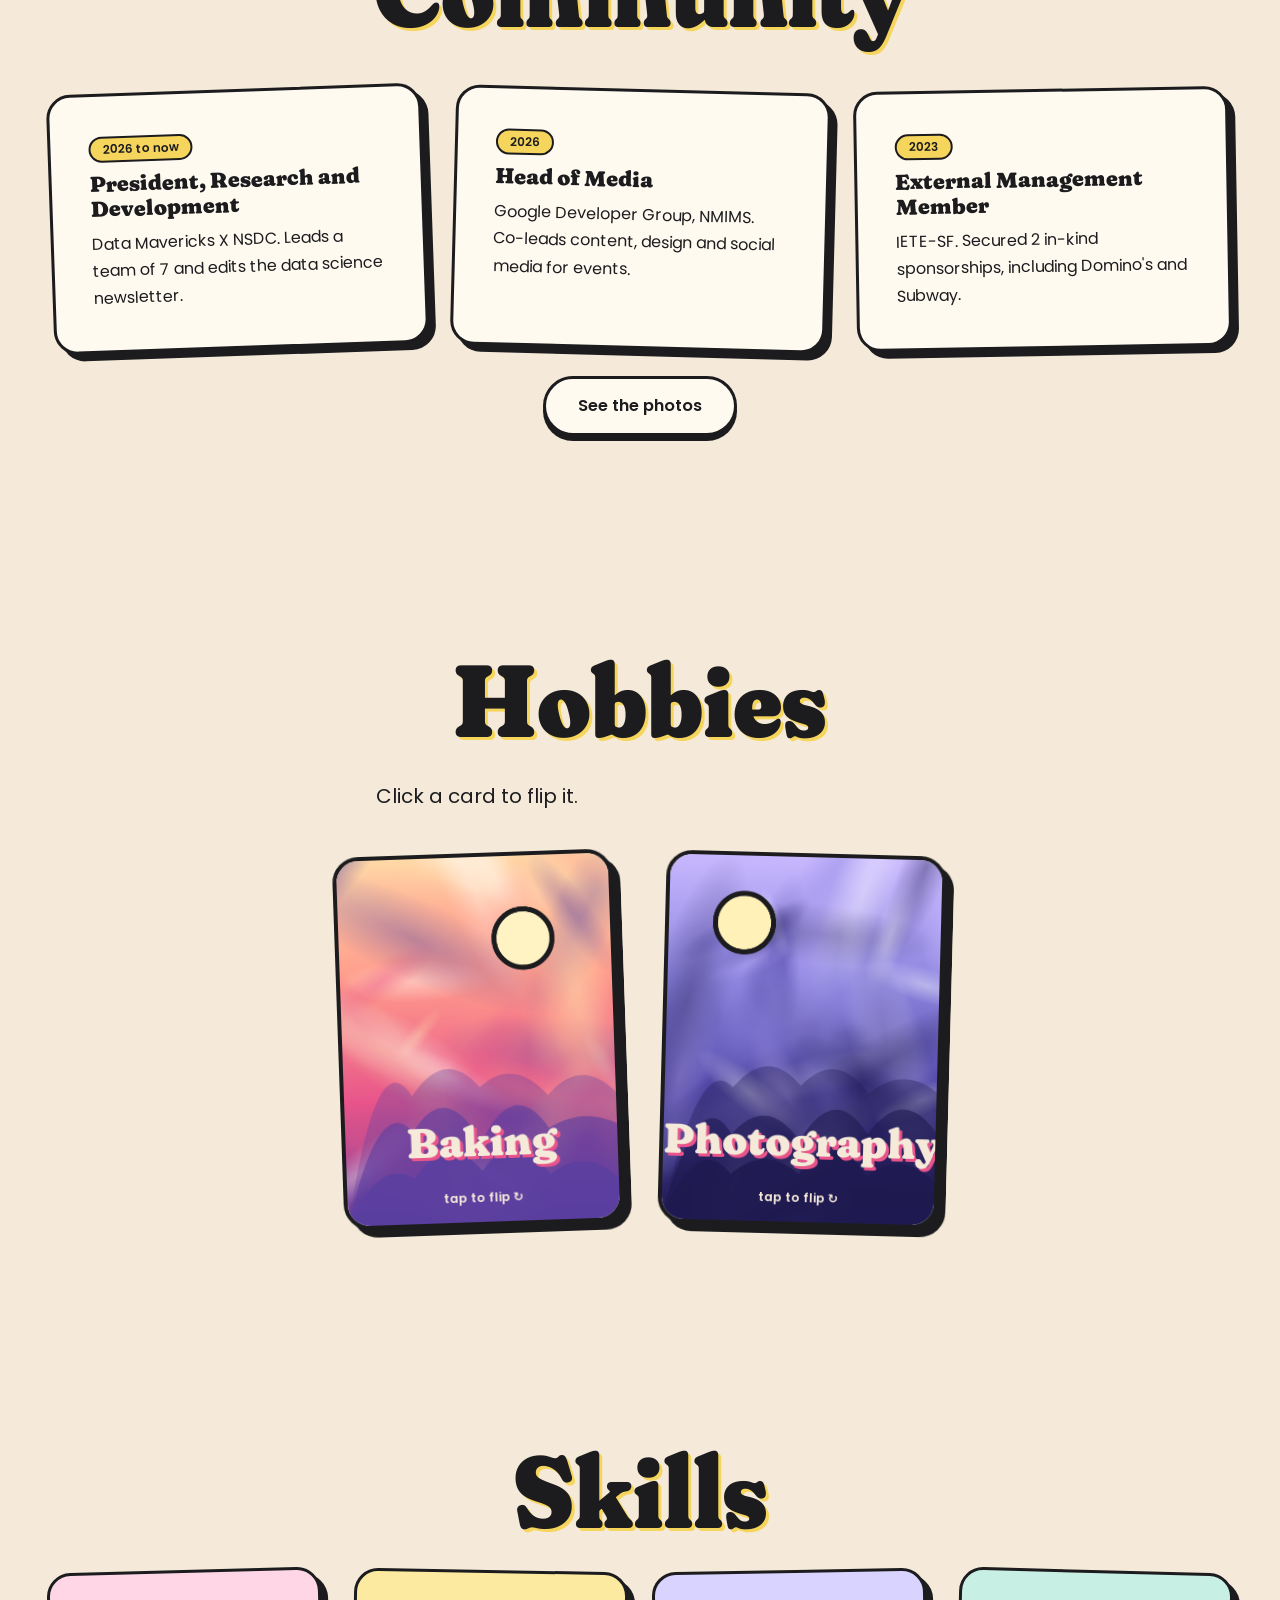
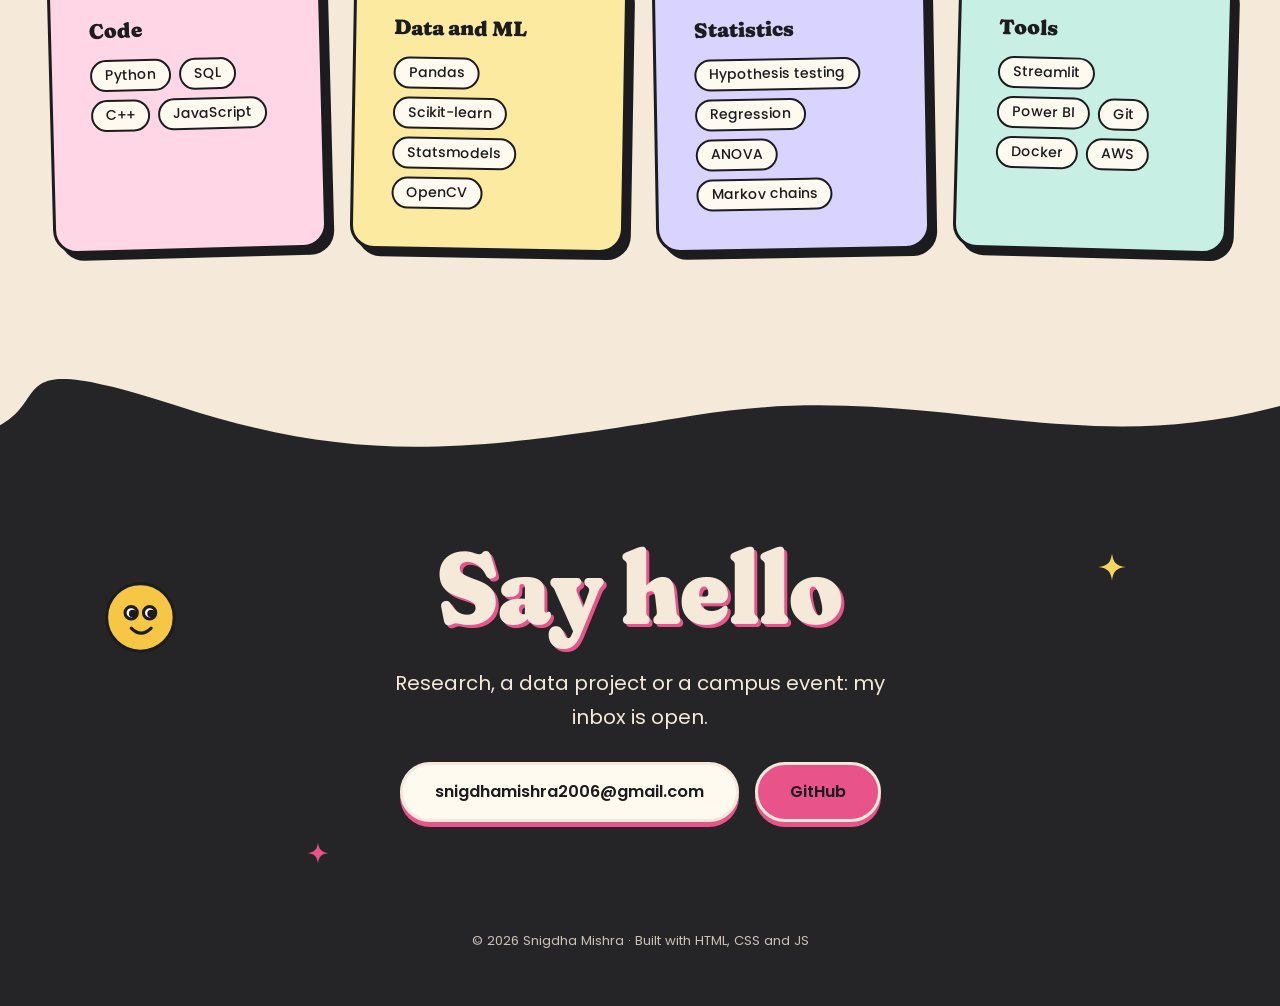
==== commit 7e84b044: "Duplicate about section content in index.html" ====
--- a/index.html
+++ b/index.html
@@ -23,7 +23,7 @@
 </section>
 
 <section class="sec" id="about"><div class="wrap"><h2 class="mid" data-sp>About</h2>
-<div class="panel" data-r style="--r:-1deg"><p>I'm a third-year Integrated B.Tech student in Data Science at NMIMS MPSTME, Mumbai, with a paper published at ACT 2026.</p><p>I care most about the last mile of data work: packaging a model or analysis so someone else can open it, click around and trust it. That is why my projects end up as Streamlit apps and dashboards, not notebooks.</p></div>
+<div class="panel" data-r style="--r:-1deg"><p>I'm a third-year Integrated B.Tech student in Data Science at NMIMS MPSTME, Mumbai, with a paper published at ACT 2026.</p><p>I care most about the last mile of data work: packaging a model or analysis so someone else can open it, click around and trust it. That is why my projects end up as Streamlit apps and dashboards, not notebooks.</p><p>Away from the screen I bake, crochet, read and take photographs. Some of them are in the Hobbies section further down.</p></div>
 <div class="stats3"><div class="dial" data-r style="--r:-7deg;background:var(--pink)"><b>3.89</b>CGPA</div><div class="dial" data-r style="--r:4deg;background:var(--sun)"><b>ACT 2026</b>Scopus-indexed paper</div><div class="dial" data-r style="--r:-3deg;background:#b9b2f5"><b>7</b>people on the team I lead</div></div></div></section>
 
 <section class="sec" id="projects"><div class="wrap"><h2 class="mid" data-sp>Projects</h2><div id="posters"></div></div></section>
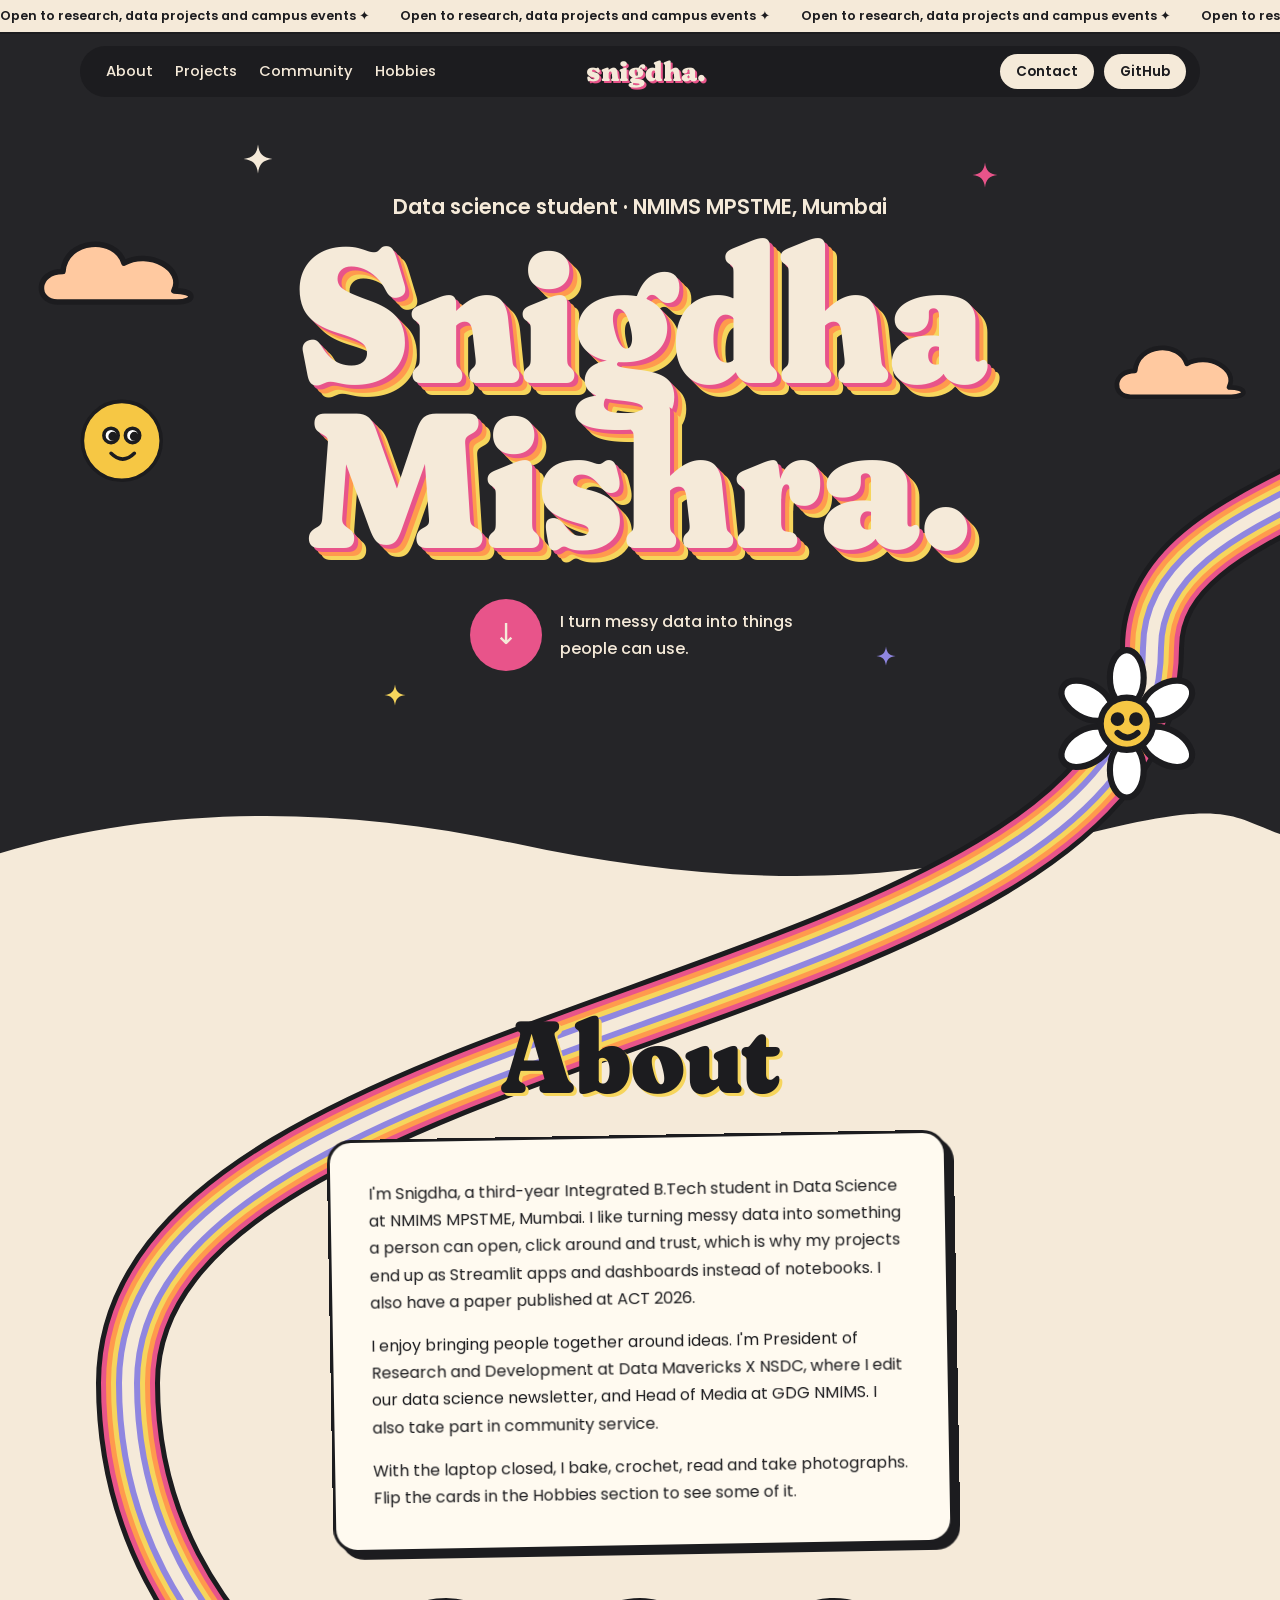
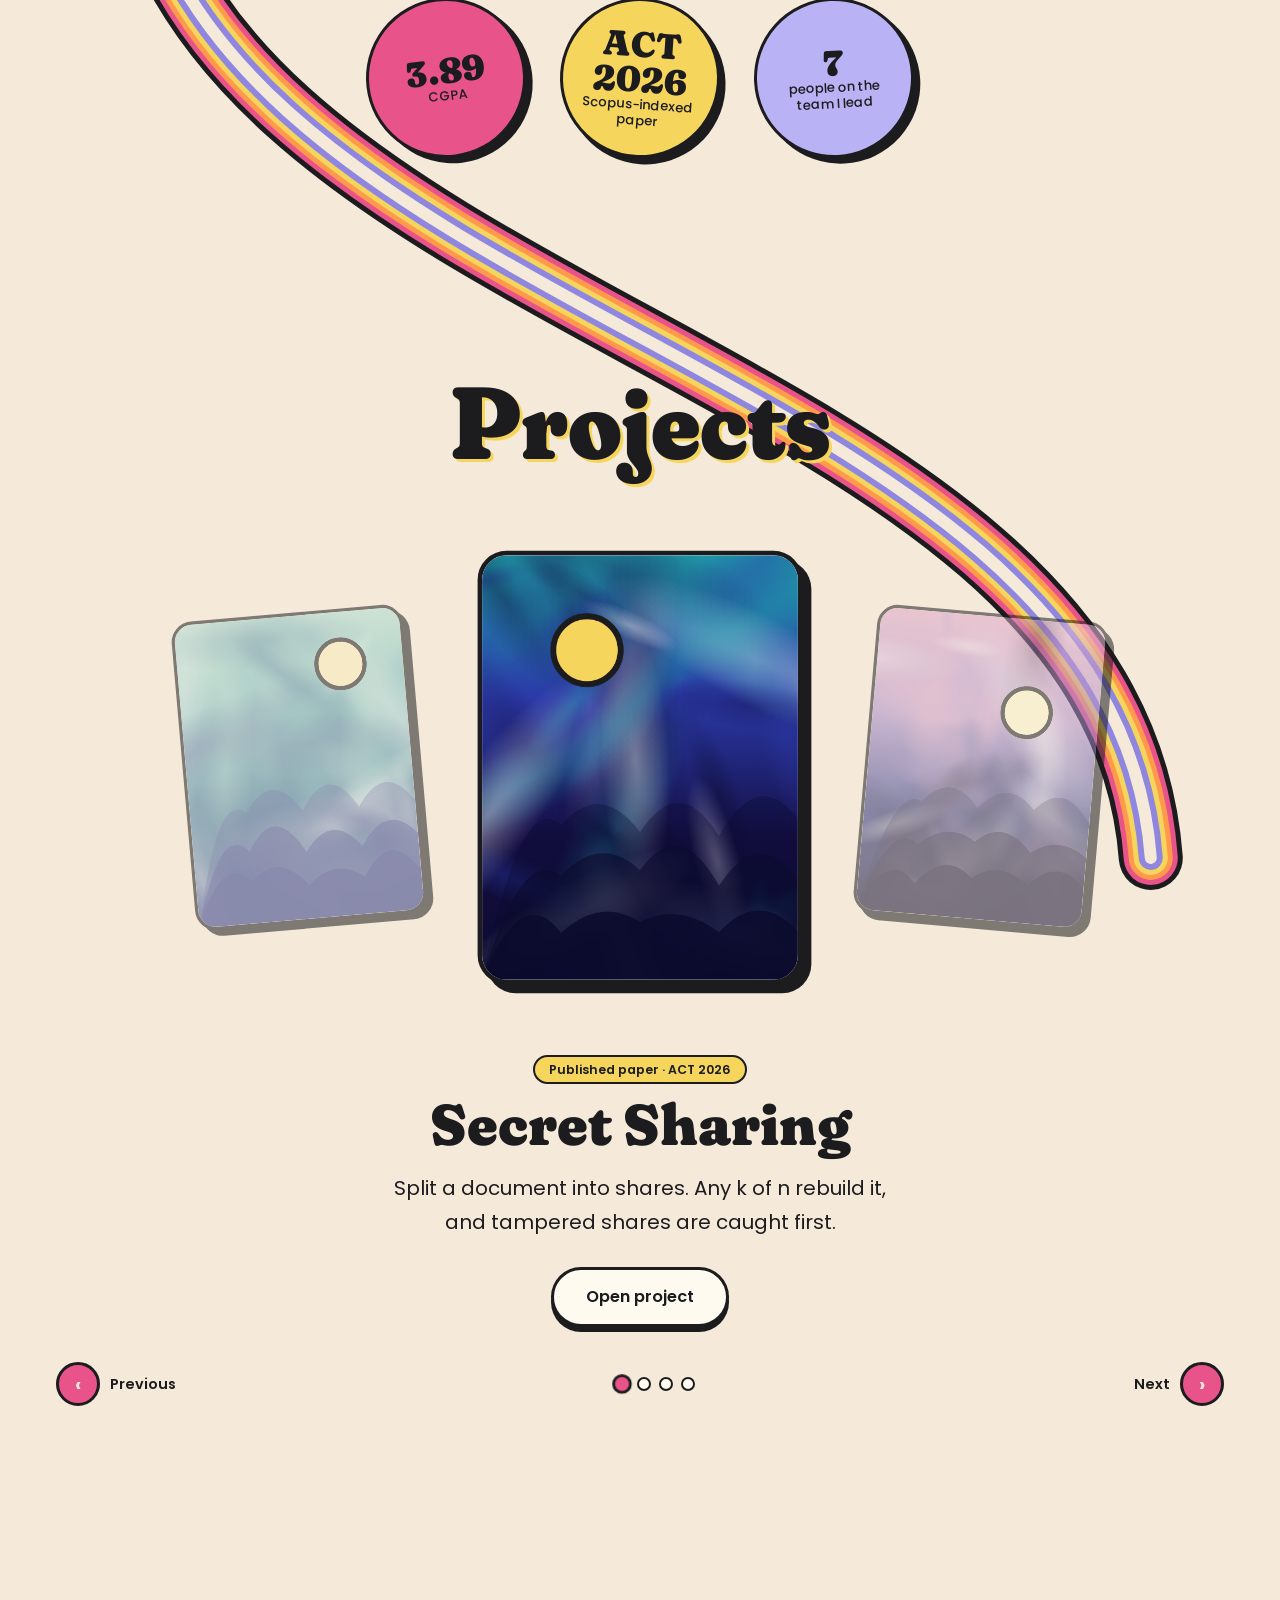
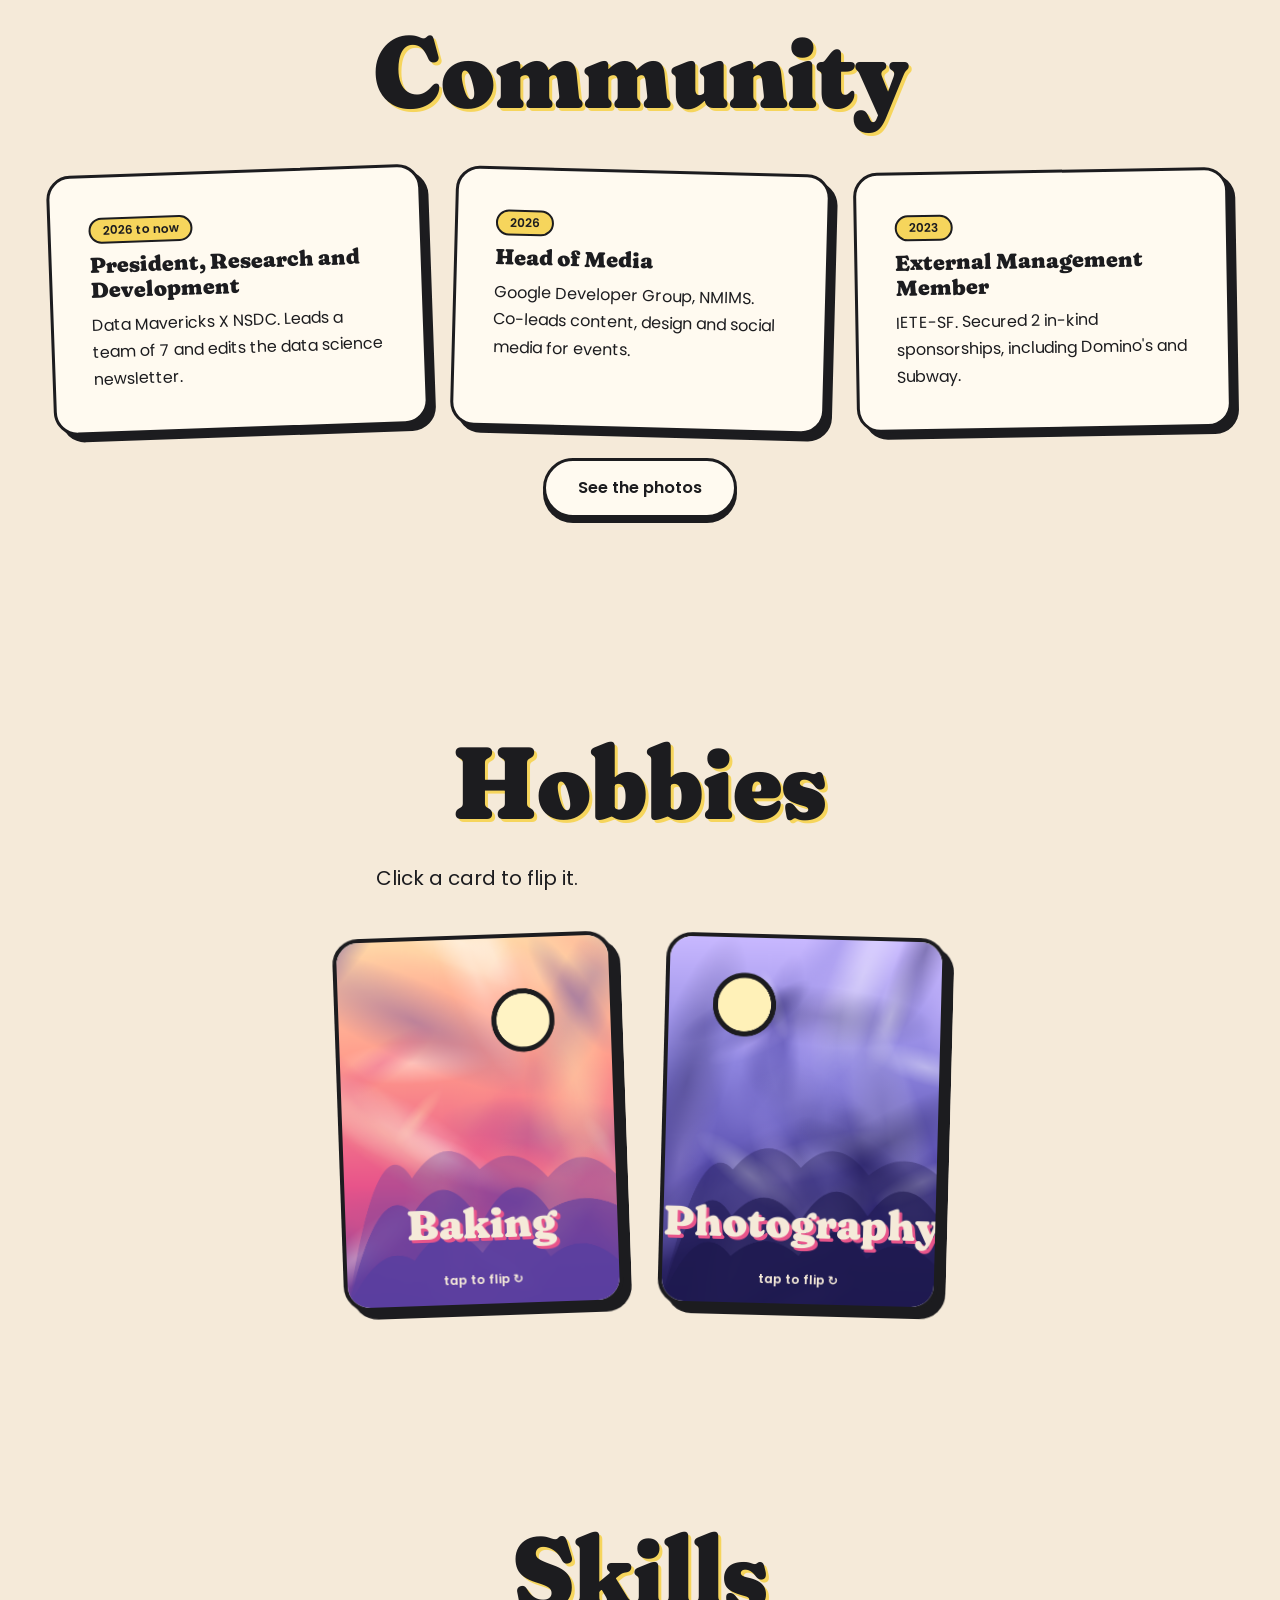
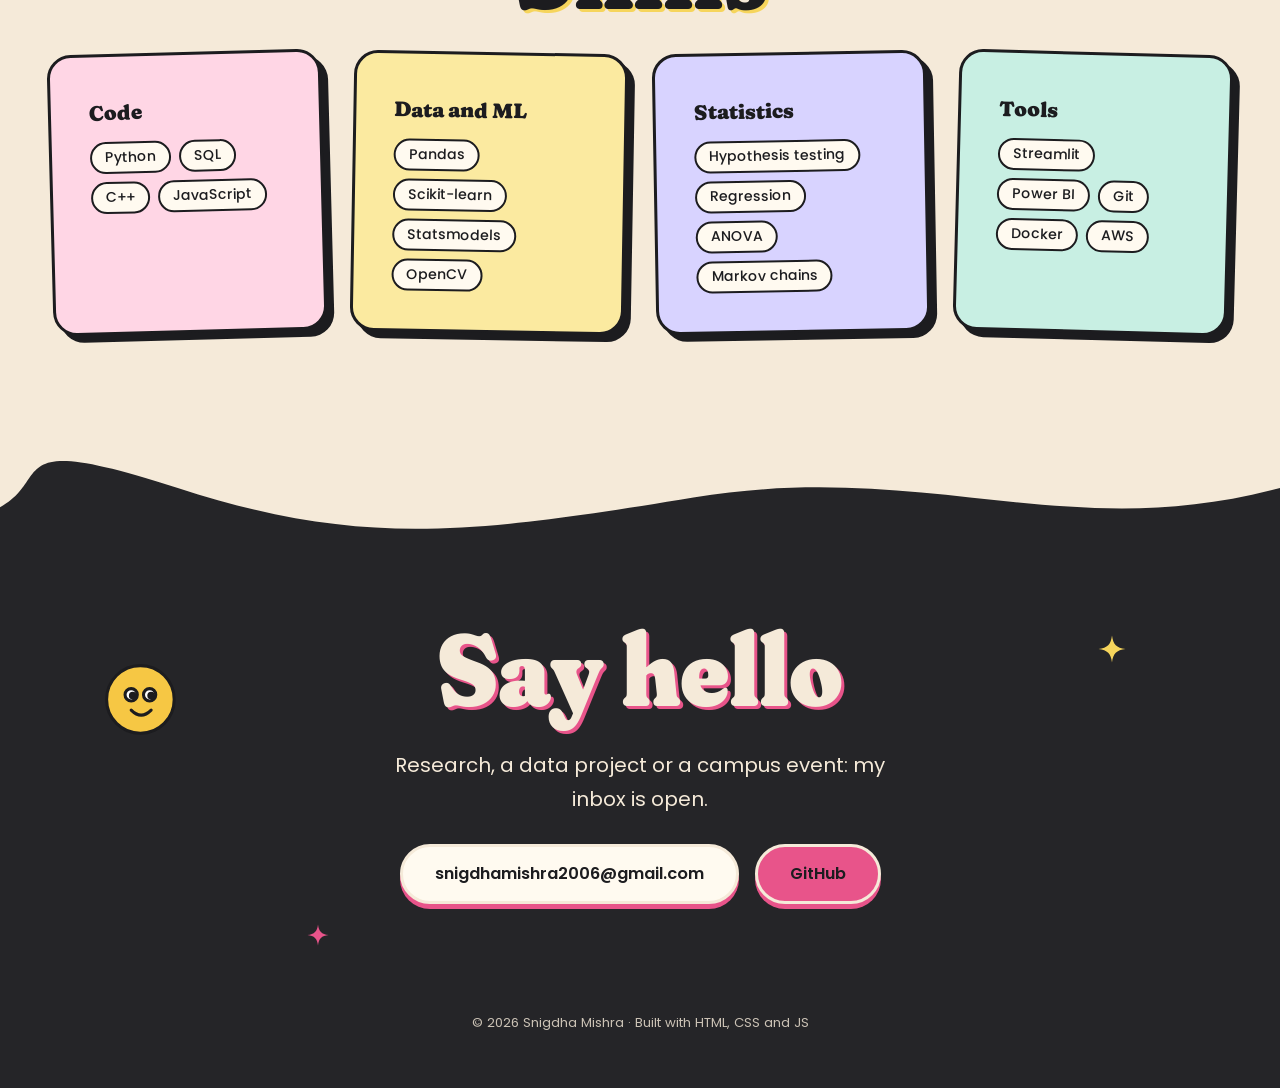
==== commit f52d970f: "Revise about section with updated information Updated personal description and added details about l" ====
--- a/index.html
+++ b/index.html
@@ -23,7 +23,7 @@
 </section>
 
 <section class="sec" id="about"><div class="wrap"><h2 class="mid" data-sp>About</h2>
-<div class="panel" data-r style="--r:-1deg"><p>I'm a third-year Integrated B.Tech student in Data Science at NMIMS MPSTME, Mumbai, with a paper published at ACT 2026.</p><p>I care most about the last mile of data work: packaging a model or analysis so someone else can open it, click around and trust it. That is why my projects end up as Streamlit apps and dashboards, not notebooks.</p><p>Away from the screen I bake, crochet, read and take photographs. Some of them are in the Hobbies section further down.</p></div>
+<div class="panel" data-r style="--r:-1deg"><p>I'm Snigdha, a third-year Integrated B.Tech student in Data Science at NMIMS MPSTME, Mumbai. I like turning messy data into something a person can open, click around and trust, which is why my projects end up as Streamlit apps and dashboards instead of notebooks. I also have a paper published at ACT 2026.</p><p>I enjoy bringing people together around ideas. I'm President of Research and Development at Data Mavericks X NSDC, where I edit our data science newsletter, and Head of Media at GDG NMIMS. I also take part in community service.</p><p>With the laptop closed, I bake, crochet, read and take photographs. Flip the cards in the Hobbies section to see some of it.</p></div>
 <div class="stats3"><div class="dial" data-r style="--r:-7deg;background:var(--pink)"><b>3.89</b>CGPA</div><div class="dial" data-r style="--r:4deg;background:var(--sun)"><b>ACT 2026</b>Scopus-indexed paper</div><div class="dial" data-r style="--r:-3deg;background:#b9b2f5"><b>7</b>people on the team I lead</div></div></div></section>
 
 <section class="sec" id="projects"><div class="wrap"><h2 class="mid" data-sp>Projects</h2><div id="posters"></div></div></section>
